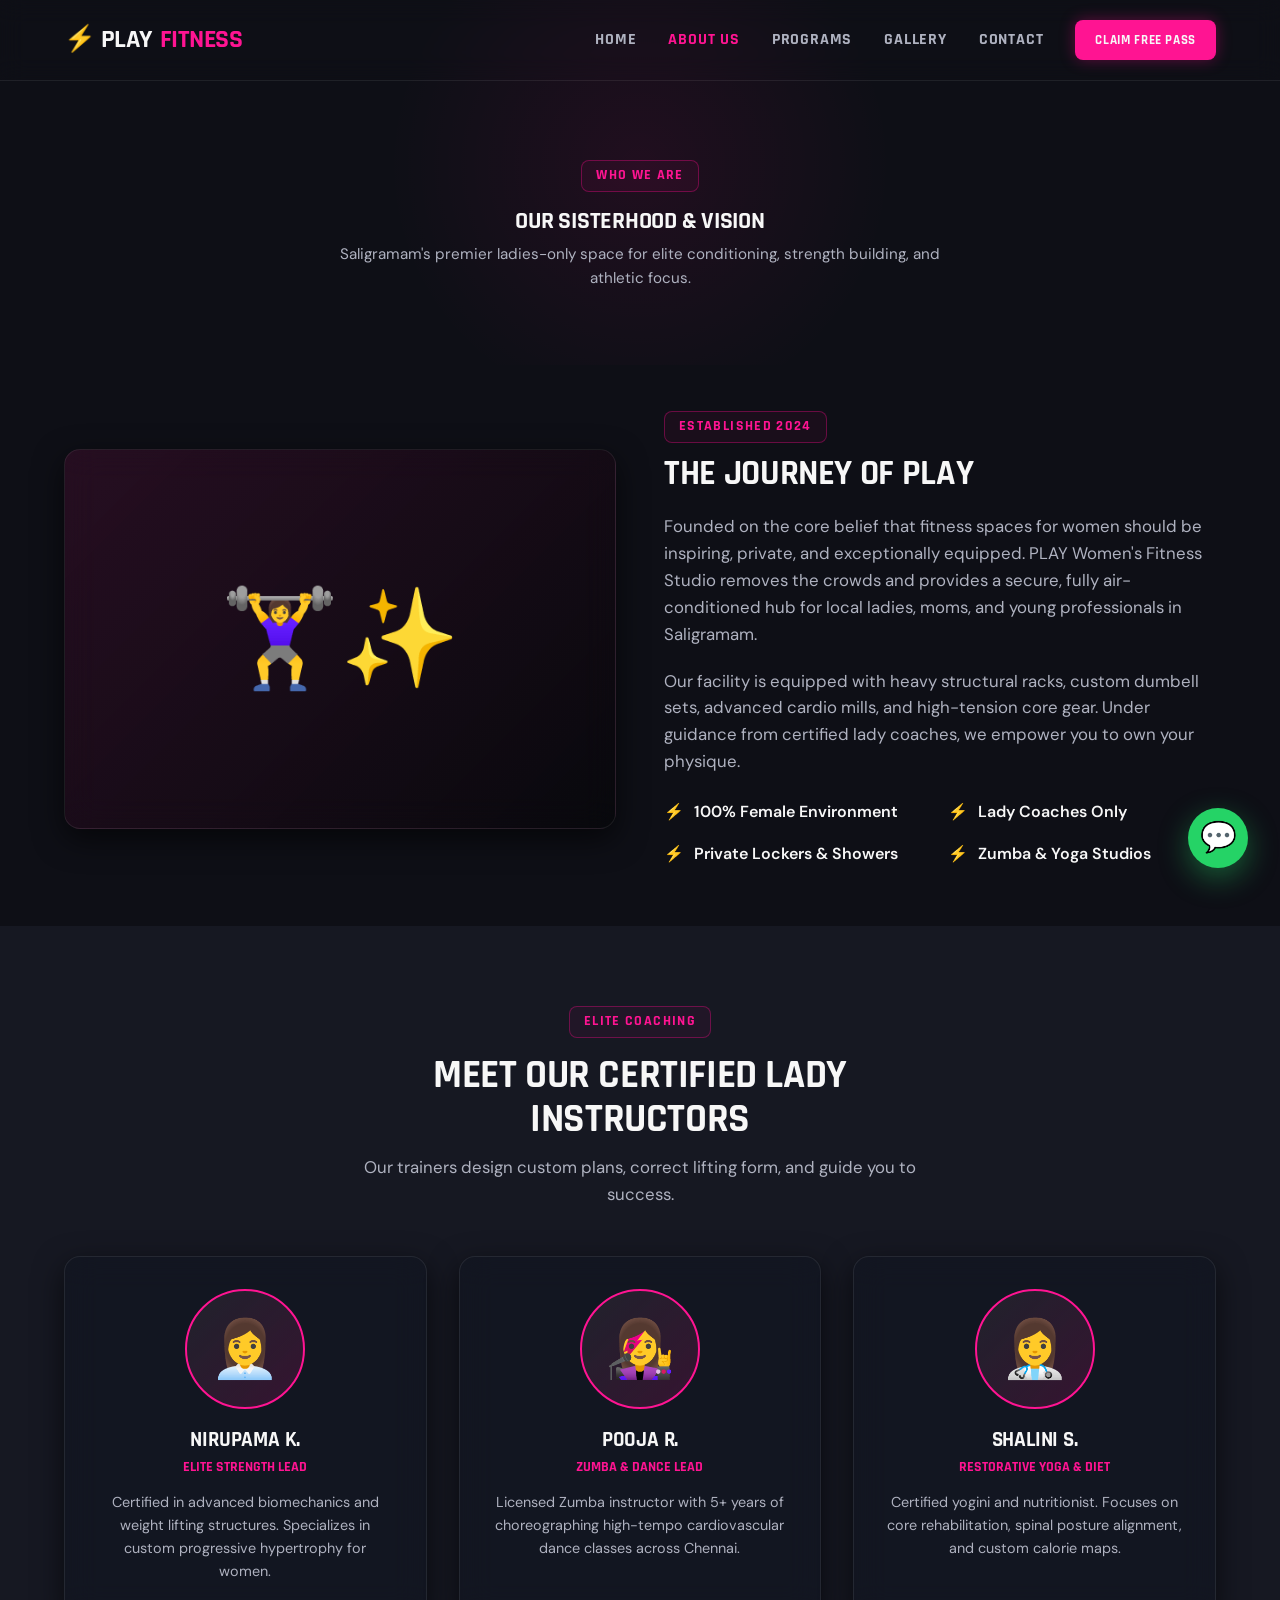
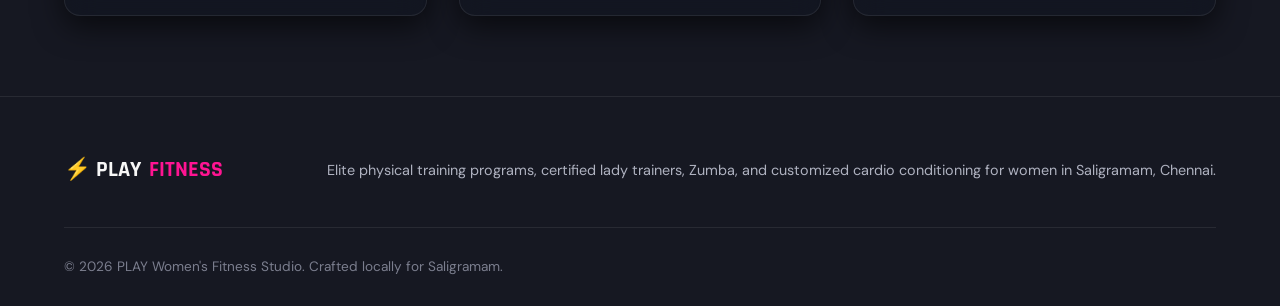
==== about.html @ 3b743ee4 "Add full multi-page architecture with About, Programs, Gallery, and Contact pages" ====
<!DOCTYPE html>
<html lang="en">
<head>
  <script>
    if (window.location.hostname.includes('surge.sh')) {
      window.location.replace('https://play-fitness.vercel.app/about.html');
    }
  </script>
  <meta charset="UTF-8">
  <meta name="viewport" content="width=device-width, initial-scale=1.0">
  
  <!-- Primary SEO Meta Tags -->
  <title>About Us — PLAY Women's Fitness Studio | Saligramam, Chennai</title>
  <meta name="description" content="Discover PLAY Women's Fitness Studio, Saligramam's premier ladies-only conditioning club. Certified lady coaches, private lockers, and a dedicated sisterhood space.">
  
  <!-- Tab Icon (Pulsing Lightning Bolt Emoji SVG) -->
  <link rel="icon" href="data:image/svg+xml,<svg xmlns=%22http://www.w3.org/2000/svg%22 viewBox=%220 0 100 100%22><text y=%22.9em%22 font-size=%2290%22>⚡</text></svg>">
  
  <!-- CSS Stylesheet -->
  <link rel="stylesheet" href="css/style.css">
  
  <style>
    .subpage-hero {
      padding-top: 160px;
      padding-bottom: 60px;
      text-align: center;
      position: relative;
    }
    .subpage-hero::before {
      content: '';
      position: absolute;
      top: -10%;
      left: 50%;
      transform: translateX(-50%);
      width: 600px;
      height: 400px;
      background: radial-gradient(circle, rgba(var(--accent-magenta-rgb), 0.08) 0%, transparent 70%);
      z-index: -1;
      pointer-events: none;
    }
    .about-story {
      padding: 60px 0;
    }
    .story-grid {
      display: grid;
      grid-template-columns: 1fr 1fr;
      gap: 48px;
      align-items: center;
    }
    .story-content h2 {
      font-size: 2.2rem;
      margin-bottom: 20px;
    }
    .story-content p {
      color: var(--text-secondary);
      margin-bottom: 20px;
      font-size: 1.05rem;
    }
    .features-list {
      margin-top: 24px;
      display: grid;
      grid-template-columns: 1fr 1fr;
      gap: 16px;
    }
    .feature-item {
      display: flex;
      align-items: center;
      gap: 10px;
      font-weight: 600;
      color: var(--text-primary);
    }
    .feature-item::before {
      content: '⚡';
      color: var(--accent-magenta);
    }
    .team-section {
      padding: 80px 0;
      background-color: var(--bg-secondary);
      border-y: 1px solid var(--glass-border);
    }
    .team-grid {
      display: grid;
      grid-template-columns: repeat(3, 1fr);
      gap: 32px;
      margin-top: 48px;
    }
    .member-card {
      padding: 32px;
      text-align: center;
      display: flex;
      flex-direction: column;
      align-items: center;
      transition: var(--transition-normal);
    }
    .member-card:hover {
      transform: translateY(-8px);
      border-color: rgba(var(--accent-magenta-rgb), 0.25);
    }
    .member-photo {
      width: 120px;
      height: 120px;
      background: linear-gradient(135deg, var(--bg-tertiary) 0%, rgba(var(--accent-magenta-rgb), 0.15) 100%);
      border: 2.5px solid var(--accent-magenta);
      border-radius: var(--radius-full);
      display: flex;
      align-items: center;
      justify-content: center;
      font-size: 3.5rem;
      margin-bottom: 20px;
    }
    .member-card h3 {
      font-size: 1.3rem;
      margin-bottom: 4px;
    }
    .member-card .role {
      color: var(--accent-magenta);
      font-weight: 700;
      font-family: var(--font-headings);
      text-transform: uppercase;
      font-size: 0.9rem;
      margin-bottom: 12px;
    }
    .member-card p {
      color: var(--text-secondary);
      font-size: 0.9rem;
    }
  </style>
</head>
<body>

  <!-- ==========================================
       HEADER & NAVIGATION
       ========================================== -->
  <header class="site-header">
    <div class="container header-container">
      <a href="index.html" class="logo">
        ⚡ PLAY <span>Fitness</span>
      </a>
      
      <nav class="nav-menu">
        <a href="index.html" class="nav-link">Home</a>
        <a href="about.html" class="nav-link active">About Us</a>
        <a href="programs.html" class="nav-link">Programs</a>
        <a href="gallery.html" class="nav-link">Gallery</a>
        <a href="contact.html" class="nav-link">Contact</a>
        <a href="index.html#planner" class="btn btn-primary" style="padding: 10px 20px; font-size: 0.8rem; border-radius: var(--radius-sm);">Claim Free Pass</a>
      </nav>
      
      <button class="menu-toggle" aria-label="Toggle Menu">
        <span></span>
        <span></span>
        <span></span>
      </button>
    </div>
  </header>

  <!-- ==========================================
       SUBPAGE HERO
       ========================================== -->
  <section class="subpage-hero">
    <div class="container">
      <span class="section-tag">WHO WE ARE</span>
      <h1>Our Sisterhood & Vision</h1>
      <p class="calc-subtitle" style="max-width: 600px; margin: 8px auto 0 auto;">Saligramam's premier ladies-only space for elite conditioning, strength building, and athletic focus.</p>
    </div>
  </section>

  <!-- ==========================================
       ABOUT STORY
       ========================================== -->
  <section class="about-story">
    <div class="container">
      <div class="story-grid">
        <div class="story-image glass-card" style="height: 380px; display: flex; align-items: center; justify-content: center; font-size: 6rem; background: linear-gradient(135deg, rgba(var(--accent-magenta-rgb), 0.1), rgba(0,0,0,0.4));">
          🏋️‍♀️✨
        </div>
        <div class="story-content">
          <span class="section-tag" style="margin-bottom: 12px;">ESTABLISHED 2024</span>
          <h2>The Journey of PLAY</h2>
          <p>Founded on the core belief that fitness spaces for women should be inspiring, private, and exceptionally equipped. PLAY Women's Fitness Studio removes the crowds and provides a secure, fully air-conditioned hub for local ladies, moms, and young professionals in Saligramam.</p>
          <p>Our facility is equipped with heavy structural racks, custom dumbell sets, advanced cardio mills, and high-tension core gear. Under guidance from certified lady coaches, we empower you to own your physique.</p>
          
          <div class="features-list">
            <div class="feature-item">100% Female Environment</div>
            <div class="feature-item">Lady Coaches Only</div>
            <div class="feature-item">Private Lockers & Showers</div>
            <div class="feature-item">Zumba & Yoga Studios</div>
          </div>
        </div>
      </div>
    </div>
  </section>

  <!-- ==========================================
       TEAM SECTION
       ========================================== -->
  <section class="team-section">
    <div class="container">
      <div class="section-header" style="margin-bottom: 0;">
        <span class="section-tag">ELITE COACHING</span>
        <h2>Meet Our Certified Lady Instructors</h2>
        <p>Our trainers design custom plans, correct lifting form, and guide you to success.</p>
      </div>
      
      <div class="team-grid">
        <!-- Trainer 1 -->
        <div class="member-card glass-card">
          <div class="member-photo">👩‍💼</div>
          <h3>Nirupama K.</h3>
          <span class="role">Elite Strength Lead</span>
          <p>Certified in advanced biomechanics and weight lifting structures. Specializes in custom progressive hypertrophy for women.</p>
        </div>

        <!-- Trainer 2 -->
        <div class="member-card glass-card">
          <div class="member-photo">👩‍🎤</div>
          <h3>Pooja R.</h3>
          <span class="role">Zumba & Dance Lead</span>
          <p>Licensed Zumba instructor with 5+ years of choreographing high-tempo cardiovascular dance classes across Chennai.</p>
        </div>

        <!-- Trainer 3 -->
        <div class="member-card glass-card">
          <div class="member-photo">👩‍⚕️</div>
          <h3>Shalini S.</h3>
          <span class="role">Restorative Yoga & Diet</span>
          <p>Certified yogini and nutritionist. Focuses on core rehabilitation, spinal posture alignment, and custom calorie maps.</p>
        </div>
      </div>
    </div>
  </section>

  <!-- ==========================================
       FOOTER
       ========================================== -->
  <footer class="site-footer">
    <div class="container">
      <div class="footer-top">
        <div class="footer-logo">
          ⚡ PLAY <span>Fitness</span>
        </div>
        <p class="footer-tagline">Elite physical training programs, certified lady trainers, Zumba, and customized cardio conditioning for women in Saligramam, Chennai.</p>
      </div>
      
      <div class="footer-bottom">
        <p>&copy; 2026 PLAY Women's Fitness Studio. Crafted locally for Saligramam.</p>
      </div>
    </div>
  </footer>

  <!-- Floating WhatsApp Sticky -->
  <a href="https://wa.me/919999999999?text=Hi%20PLAY%20Fitness!%20I'd%20like%20to%20claim%20my%20Free%201-Day%20Trial%20Pass." target="_blank" class="whatsapp-sticky" style="background-color: #25d366;" aria-label="Chat on WhatsApp">
    💬
  </a>

  <!-- JavaScript Toggle -->
  <script>
    document.addEventListener('DOMContentLoaded', () => {
      const menuToggle = document.querySelector('.menu-toggle');
      const navMenu = document.querySelector('.nav-menu');

      if (menuToggle && navMenu) {
        menuToggle.addEventListener('click', () => {
          navMenu.classList.toggle('active');
          const spans = menuToggle.querySelectorAll('span');
          if (navMenu.classList.contains('active')) {
            spans[0].style.transform = 'rotate(45deg) translate(6px, 6px)';
            spans[1].style.opacity = '0';
            spans[2].style.transform = 'rotate(-45deg) translate(6px, -6px)';
          } else {
            spans[0].style.transform = 'none';
            spans[1].style.opacity = '1';
            spans[2].style.transform = 'none';
          }
        });
      }
    });
  </script>
</body>
</html>
---- css/style.css ----
@import url('https://fonts.googleapis.com/css2?family=Rajdhani:wght@500;600;700;800&family=DM+Sans:ital,opsz,wght@0,9..40,100..1000;1,9..40,100..1000&display=swap');

/* ==========================================
   CSS CUSTOM PROPERTIES (DESIGN TOKENS)
   ========================================== */
:root {
  /* Color System - Hot Magenta, Violet & Deep Indigo */
  --bg-primary: hsl(230, 24%, 7%);
  --bg-secondary: hsl(230, 20%, 11%);
  --bg-tertiary: hsl(230, 16%, 15%);

  --accent-magenta: hsl(328, 100%, 54%);
  --accent-magenta-hover: hsl(328, 100%, 46%);
  --accent-magenta-rgb: 255, 10, 137;

  --accent-purple: hsl(270, 85%, 60%);
  --accent-purple-rgb: 139, 38, 255;

  --text-primary: hsl(0, 0%, 97%);
  --text-secondary: hsl(230, 12%, 72%);
  --text-muted: hsl(230, 8%, 52%);

  /* Glassmorphism Styles */
  --glass-bg: rgba(18, 22, 33, 0.7);
  --glass-border: rgba(255, 255, 255, 0.08);
  --glass-glow: rgba(255, 10, 137, 0.12);

  /* Layout Spacing & Borders */
  --radius-sm: 8px;
  --radius-md: 16px;
  --radius-lg: 24px;
  --radius-full: 9999px;
  --shadow-sm: 0 4px 10px rgba(0, 0, 0, 0.4);
  --shadow-md: 0 10px 30px rgba(0, 0, 0, 0.6);
  --shadow-lg: 0 20px 50px rgba(0, 0, 0, 0.8);

  /* Transitions */
  --transition-fast: 0.15s cubic-bezier(0.4, 0, 0.2, 1);
  --transition-normal: 0.25s cubic-bezier(0.4, 0, 0.2, 1);
  --transition-slow: 0.45s cubic-bezier(0.4, 0, 0.2, 1);

  /* Fonts */
  --font-headings: 'Rajdhani', sans-serif;
  --font-body: 'DM Sans', sans-serif;
}

/* ==========================================
   RESET & BASE STYLES
   ========================================== */
*,
*::before,
*::after {
  box-sizing: border-box;
  margin: 0;
  padding: 0;
}

html {
  scroll-behavior: smooth;
  font-size: 16px;
  -webkit-font-smoothing: antialiased;
  -moz-osx-font-smoothing: grayscale;
}

body {
  background-color: var(--bg-primary);
  color: var(--text-primary);
  font-family: var(--font-body);
  line-height: 1.6;
  overflow-x: hidden;
}

h1,
h2,
h3,
h4,
h5,
h6 {
  font-family: var(--font-headings);
  font-weight: 800;
  letter-spacing: -0.01em;
  line-height: 1.1;
  text-transform: uppercase;
}

a {
  color: inherit;
  text-decoration: none;
  transition: var(--transition-fast);
}

ul {
  list-style: none;
}

img {
  max-width: 100%;
  height: auto;
  display: block;
}

/* Custom Scrollbar */
::-webkit-scrollbar {
  width: 8px;
}

::-webkit-scrollbar-track {
  background: var(--bg-primary);
}

::-webkit-scrollbar-thumb {
  background: var(--bg-tertiary);
  border-radius: var(--radius-full);
}

::-webkit-scrollbar-thumb:hover {
  background: var(--accent-magenta);
}

/* ==========================================
   REUSABLE UTILITIES
   ========================================== */
.container {
  width: 100%;
  max-width: 1200px;
  margin: 0 auto;
  padding: 0 24px;
}

.glass-card {
  background: var(--glass-bg);
  border: 1px solid var(--glass-border);
  backdrop-filter: blur(16px);
  -webkit-backdrop-filter: blur(16px);
  border-radius: var(--radius-md);
  box-shadow: var(--shadow-md);
}

.btn {
  display: inline-flex;
  align-items: center;
  justify-content: center;
  gap: 8px;
  padding: 15px 30px;
  font-family: var(--font-headings);
  font-size: 1.05rem;
  font-weight: 700;
  text-transform: uppercase;
  border-radius: var(--radius-sm);
  border: none;
  cursor: pointer;
  transition: var(--transition-normal);
  position: relative;
  overflow: hidden;
  letter-spacing: 0.05em;
}

.btn-primary {
  background-color: var(--accent-magenta);
  color: var(--text-primary);
  box-shadow: 0 0 15px rgba(var(--accent-magenta-rgb), 0.35);
  font-weight: 800;
}

.btn-primary:hover {
  background-color: var(--accent-magenta-hover);
  transform: translateY(-2px);
  box-shadow: 0 0 25px rgba(var(--accent-magenta-rgb), 0.55);
}

.btn-secondary {
  background-color: transparent;
  color: var(--text-primary);
  border: 1.5px solid var(--glass-border);
}

.btn-secondary:hover {
  background-color: rgba(255, 255, 255, 0.04);
  border-color: var(--text-primary);
  transform: translateY(-2px);
}

.text-gradient {
  background: linear-gradient(135deg, var(--text-primary) 30%, var(--accent-magenta) 100%);
  -webkit-background-clip: text;
  -webkit-text-fill-color: transparent;
  background-clip: text;
}

.section-tag {
  display: inline-block;
  font-family: var(--font-headings);
  font-size: 0.85rem;
  font-weight: 800;
  text-transform: uppercase;
  color: var(--accent-magenta);
  border: 1px solid rgba(var(--accent-magenta-rgb), 0.35);
  padding: 4px 14px;
  border-radius: var(--radius-sm);
  margin-bottom: 16px;
  letter-spacing: 0.1em;
  background: rgba(var(--accent-magenta-rgb), 0.05);
}

/* ==========================================
   HEADER & NAVIGATION
   ========================================== */
.site-header {
  position: fixed;
  top: 0;
  left: 0;
  width: 100%;
  z-index: 100;
  background: rgba(var(--bg-primary), 0.85);
  backdrop-filter: blur(12px);
  -webkit-backdrop-filter: blur(12px);
  border-bottom: 1px solid var(--glass-border);
  transition: var(--transition-normal);
}

.header-container {
  display: flex;
  align-items: center;
  justify-content: space-between;
  height: 80px;
}

.logo {
  display: flex;
  align-items: center;
  gap: 8px;
  font-family: var(--font-headings);
  font-size: 1.6rem;
  font-weight: 800;
  text-transform: uppercase;
  letter-spacing: -0.02em;
}

.logo span {
  color: var(--accent-magenta);
}

.nav-menu {
  display: flex;
  align-items: center;
  gap: 32px;
}

.nav-link {
  font-size: 1rem;
  font-weight: 700;
  color: var(--text-secondary);
  text-transform: uppercase;
  letter-spacing: 0.05em;
  font-family: var(--font-headings);
}

.nav-link:hover,
.nav-link.active {
  color: var(--accent-magenta);
}

.menu-toggle {
  display: none;
  flex-direction: column;
  gap: 6px;
  background: none;
  border: none;
  cursor: pointer;
  z-index: 102;
}

.menu-toggle span {
  display: block;
  width: 28px;
  height: 2.5px;
  background-color: var(--text-primary);
  border-radius: var(--radius-full);
  transition: var(--transition-normal);
}

/* ==========================================
   HERO SECTION
   ========================================== */
.hero-section {
  padding-top: 170px;
  padding-bottom: 90px;
  position: relative;
  overflow: hidden;
}

/* Rose/Purple Ambient Background Radial */
.hero-section::before {
  content: '';
  position: absolute;
  top: -25%;
  right: -10%;
  width: 850px;
  height: 850px;
  background: radial-gradient(circle, rgba(var(--accent-magenta-rgb), 0.06) 0%, transparent 70%);
  z-index: -1;
  pointer-events: none;
}

.hero-grid {
  display: grid;
  grid-template-columns: 1.15fr 0.85fr;
  gap: 64px;
  align-items: center;
}

.hero-content h1 {
  font-size: clamp(2.6rem, 5.5vw, 4.5rem);
  font-weight: 800;
  line-height: 1.05;
  margin-bottom: 24px;
}

.hero-content p {
  font-size: 1.15rem;
  color: var(--text-secondary);
  margin-bottom: 40px;
  max-width: 550px;
}

.hero-cta {
  display: flex;
  align-items: center;
  gap: 16px;
  flex-wrap: wrap;
}

.hero-badge-group {
  display: flex;
  align-items: center;
  gap: 24px;
  margin-top: 56px;
  border-top: 1px solid var(--glass-border);
  padding-top: 24px;
}

.hero-badge {
  display: flex;
  flex-direction: column;
}

.hero-badge .number {
  font-family: var(--font-headings);
  font-size: 2.2rem;
  font-weight: 800;
  color: var(--accent-magenta);
  line-height: 1;
}

.hero-badge .label {
  font-size: 0.8rem;
  color: var(--text-secondary);
  text-transform: uppercase;
  letter-spacing: 0.05em;
  margin-top: 4px;
}

/* ==========================================
   INFINITE SCROLLING TEXT MARQUEE
   ========================================== */
.marquee-container {
  background-color: var(--bg-secondary);
  border-y: 1px solid var(--glass-border);
  padding: 16px 0;
  overflow: hidden;
  position: relative;
  white-space: nowrap;
  display: flex;
  align-items: center;
}

.marquee-content {
  display: inline-flex;
  gap: 2rem;
  animation: marquee-animation 24s linear infinite;
}

.marquee-text {
  font-family: var(--font-headings);
  font-size: 1.8rem;
  font-weight: 800;
  text-transform: uppercase;
  color: var(--text-secondary);
  letter-spacing: 0.05em;
  display: flex;
  align-items: center;
  gap: 2rem;
}

.marquee-text span {
  color: var(--accent-magenta);
}

@keyframes marquee-animation {
  0% {
    transform: translateX(0);
  }

  100% {
    transform: translateX(-50%);
  }
}

/* ==========================================
   INTERACTIVE CALCULATOR / PLANNER
   ========================================== */
.calculator-card {
  padding: 40px;
  position: relative;
  overflow: hidden;
}

.calculator-card::after {
  content: '';
  position: absolute;
  bottom: -20%;
  left: -20%;
  width: 320px;
  height: 320px;
  background: radial-gradient(circle, rgba(var(--accent-magenta-rgb), 0.03) 0%, transparent 60%);
  pointer-events: none;
}

.calc-title {
  margin-bottom: 8px;
}

.calc-subtitle {
  color: var(--text-secondary);
  font-size: 0.95rem;
  margin-bottom: 32px;
}

.form-row {
  display: grid;
  grid-template-columns: 1fr 1fr;
  gap: 24px;
  margin-bottom: 24px;
}

.input-group {
  display: flex;
  flex-direction: column;
  gap: 8px;
}

.input-label {
  font-size: 0.85rem;
  font-weight: 700;
  color: var(--text-secondary);
  text-transform: uppercase;
  letter-spacing: 0.08em;
}

.input-wrapper {
  position: relative;
  display: flex;
  align-items: center;
}

.form-control {
  width: 100%;
  background: rgba(0, 0, 0, 0.45);
  border: 1px solid var(--glass-border);
  color: var(--text-primary);
  padding: 15px 18px;
  border-radius: var(--radius-sm);
  font-family: var(--font-body);
  font-size: 1rem;
  font-weight: 500;
  transition: var(--transition-fast);
}

.form-control:focus {
  outline: none;
  border-color: var(--accent-magenta);
  box-shadow: 0 0 10px rgba(var(--accent-magenta-rgb), 0.18);
}

.input-unit {
  position: absolute;
  right: 18px;
  color: var(--text-muted);
  font-size: 0.9rem;
  font-weight: 700;
}

.btn-select {
  display: flex;
  align-items: center;
  justify-content: center;
  background: rgba(0, 0, 0, 0.45);
  border: 1px solid var(--glass-border);
  color: var(--text-secondary);
  padding: 14px;
  border-radius: var(--radius-sm);
  cursor: pointer;
  font-family: var(--font-headings);
  font-weight: 700;
  transition: var(--transition-fast);
  font-size: 0.9rem;
  letter-spacing: 0.05em;
  text-transform: uppercase;
}

.btn-select.active {
  background: rgba(var(--accent-magenta-rgb), 0.08);
  border-color: var(--accent-magenta);
  color: var(--accent-magenta);
}

.goal-selector {
  display: grid;
  grid-template-columns: repeat(4, 1fr);
  gap: 12px;
}

/* Estimar Output Display */
.calc-results {
  margin-top: 32px;
  padding-top: 32px;
  border-top: 1px solid var(--glass-border);
}

.results-grid {
  display: grid;
  grid-template-columns: 1fr 1fr;
  gap: 24px;
  margin-bottom: 28px;
}

.result-box {
  background: rgba(0, 0, 0, 0.3);
  border: 1px solid rgba(255, 255, 255, 0.03);
  padding: 16px;
  border-radius: var(--radius-sm);
  text-align: center;
}

.result-val {
  font-family: var(--font-headings);
  font-size: 2.25rem;
  font-weight: 800;
  color: var(--accent-magenta);
  line-height: 1.2;
}

.result-label {
  font-size: 0.75rem;
  text-transform: uppercase;
  color: var(--text-secondary);
  letter-spacing: 0.05em;
  margin-top: 4px;
}

/* Recommended Program Card */
.recommendation-alert {
  background: linear-gradient(135deg, rgba(var(--accent-magenta-rgb), 0.08) 0%, rgba(0, 0, 0, 0.35) 100%);
  border: 1.5px dashed rgba(var(--accent-magenta-rgb), 0.4);
  padding: 20px 24px;
  border-radius: var(--radius-sm);
  margin-bottom: 28px;
  display: flex;
  align-items: center;
  justify-content: space-between;
  gap: 20px;
}

.recommendation-alert .info {
  display: flex;
  flex-direction: column;
}

.recommendation-alert .tag {
  font-size: 0.7rem;
  text-transform: uppercase;
  font-weight: 900;
  letter-spacing: 0.1em;
  color: var(--accent-magenta);
}

.recommendation-alert .program-name {
  font-family: var(--font-headings);
  font-size: 1.2rem;
  font-weight: 800;
  margin-top: 2px;
}

.recommendation-alert .program-desc {
  font-size: 0.85rem;
  color: var(--text-secondary);
  margin-top: 4px;
}

.recommendation-alert .icon {
  font-size: 2rem;
  opacity: 0.95;
}

/* Dynamic WhatsApp Link CTA */
.cta-btn-whatsapp {
  width: 100%;
  background: linear-gradient(135deg, #128c7e 0%, #25d366 100%);
  color: white;
  border: none;
  font-weight: 800;
  box-shadow: 0 8px 24px rgba(37, 211, 102, 0.25);
  animation: pulse-whatsapp 2s infinite;
}

.cta-btn-whatsapp:hover {
  background: #25d366;
  transform: translateY(-2px);
  box-shadow: 0 12px 30px rgba(37, 211, 102, 0.45);
}

@keyframes pulse-whatsapp {
  0% {
    box-shadow: 0 0 0 0 rgba(37, 211, 102, 0.6);
  }

  70% {
    box-shadow: 0 0 0 12px rgba(37, 211, 102, 0);
  }

  100% {
    box-shadow: 0 0 0 0 rgba(37, 211, 102, 0);
  }
}

/* ==========================================
   PROGRAMS / SERVICES
   ========================================== */
.programs-section {
  padding: 100px 0;
  position: relative;
}

.section-header {
  text-align: center;
  max-width: 600px;
  margin: 0 auto 64px auto;
}

.section-header h2 {
  font-size: 2.5rem;
  font-weight: 800;
}

.section-header p {
  color: var(--text-secondary);
  margin-top: 12px;
  font-size: 1.05rem;
}

.programs-grid {
  display: grid;
  grid-template-columns: repeat(3, 1fr);
  gap: 32px;
}

.program-card {
  padding: 40px 32px;
  display: flex;
  flex-direction: column;
  height: 100%;
  transition: var(--transition-normal);
  position: relative;
  overflow: hidden;
}

.program-card::before {
  content: '';
  position: absolute;
  top: 0;
  left: 0;
  width: 100%;
  height: 3px;
  background: linear-gradient(90deg, transparent, var(--accent-magenta), transparent);
  opacity: 0;
  transition: var(--transition-normal);
}

.program-card:hover {
  transform: translateY(-8px);
  border-color: rgba(var(--accent-magenta-rgb), 0.25);
  box-shadow: 0 15px 35px rgba(0, 0, 0, 0.7), 0 0 20px rgba(var(--accent-magenta-rgb), 0.05);
}

.program-card:hover::before {
  opacity: 1;
}

.program-icon {
  width: 56px;
  height: 56px;
  background: rgba(255, 255, 255, 0.02);
  border: 1px solid var(--glass-border);
  border-radius: var(--radius-sm);
  display: flex;
  align-items: center;
  justify-content: center;
  font-size: 1.8rem;
  margin-bottom: 24px;
  transition: var(--transition-fast);
}

.program-card:hover .program-icon {
  background: rgba(var(--accent-magenta-rgb), 0.1);
  border-color: var(--accent-magenta);
  color: var(--accent-magenta);
  transform: scale(1.05);
}

.program-card h3 {
  font-size: 1.35rem;
  margin-bottom: 12px;
}

.program-card p {
  color: var(--text-secondary);
  font-size: 0.95rem;
  line-height: 1.6;
  margin-bottom: 24px;
  flex-grow: 1;
}

.program-features {
  display: flex;
  flex-direction: column;
  gap: 10px;
  margin-bottom: 32px;
}

.program-features li {
  font-size: 0.85rem;
  color: var(--text-secondary);
  display: flex;
  align-items: center;
  gap: 8px;
}

.program-features li::before {
  content: '✓';
  color: var(--accent-magenta);
  font-weight: 700;
}

/* ==========================================
   TRAINERS GRID SECTION
   ========================================== */
.trainers-section {
  padding: 100px 0;
  position: relative;
}

.trainers-grid {
  display: grid;
  grid-template-columns: repeat(3, 1fr);
  gap: 32px;
}

.trainer-card {
  padding: 32px;
  text-align: center;
  display: flex;
  flex-direction: column;
  align-items: center;
  transition: var(--transition-normal);
}

.trainer-card:hover {
  transform: translateY(-5px);
  border-color: rgba(var(--accent-magenta-rgb), 0.2);
}

.trainer-photo {
  width: 110px;
  height: 110px;
  background: linear-gradient(135deg, var(--bg-tertiary) 0%, rgba(var(--accent-magenta-rgb), 0.15) 100%);
  border: 2px solid var(--accent-magenta);
  border-radius: var(--radius-full);
  display: flex;
  align-items: center;
  justify-content: center;
  font-size: 3.5rem;
  margin-bottom: 20px;
}

.trainer-card h3 {
  font-size: 1.25rem;
  margin-bottom: 4px;
}

.trainer-card .role {
  color: var(--accent-magenta);
  font-family: var(--font-headings);
  font-size: 0.9rem;
  font-weight: 700;
  text-transform: uppercase;
  letter-spacing: 0.05em;
  margin-bottom: 12px;
}

.trainer-card p {
  color: var(--text-secondary);
  font-size: 0.88rem;
  line-height: 1.5;
}

/* ==========================================
   PRICING TABLES
   ========================================== */
.pricing-section {
  padding: 100px 0;
  position: relative;
}

.pricing-grid {
  display: grid;
  grid-template-columns: repeat(4, 1fr);
  gap: 20px;
}

.price-card {
  padding: 40px 24px;
  display: flex;
  flex-direction: column;
  align-items: center;
  text-align: center;
  transition: var(--transition-normal);
  position: relative;
}

.price-card.featured {
  border-color: var(--accent-magenta);
  background: linear-gradient(180deg, rgba(var(--accent-magenta-rgb), 0.05) 0%, var(--glass-bg) 100%);
  box-shadow: 0 15px 35px rgba(var(--accent-magenta-rgb), 0.05);
}

.price-card.featured .popular-badge {
  position: absolute;
  top: 16px;
  background-color: var(--accent-magenta);
  color: var(--text-primary);
  font-family: var(--font-headings);
  font-size: 0.75rem;
  font-weight: 800;
  text-transform: uppercase;
  padding: 4px 12px;
  border-radius: var(--radius-sm);
  letter-spacing: 0.05em;
}

.price-card:hover {
  transform: translateY(-5px);
  border-color: rgba(var(--accent-magenta-rgb), 0.25);
}

.price-card h3 {
  font-size: 1.25rem;
  margin-bottom: 16px;
}

.price-card .price {
  font-family: var(--font-headings);
  font-size: 2.75rem;
  font-weight: 800;
  color: var(--text-primary);
  line-height: 1;
  margin-bottom: 4px;
}

.price-card .price span {
  color: var(--accent-magenta);
}

.price-card .price-duration {
  font-size: 0.8rem;
  color: var(--text-muted);
  text-transform: uppercase;
  margin-bottom: 32px;
  font-weight: 600;
  letter-spacing: 0.05em;
}

.price-features {
  display: flex;
  flex-direction: column;
  gap: 12px;
  margin-bottom: 40px;
  width: 100%;
  flex-grow: 1;
}

.price-features li {
  font-size: 0.85rem;
  color: var(--text-secondary);
  border-bottom: 1px solid rgba(255, 255, 255, 0.03);
  padding-bottom: 8px;
}

.price-card .btn {
  width: 100%;
}

/* ==========================================
   LOCATION & STUDIO INFORMATION
   ========================================== */
.location-section {
  padding: 100px 0;
  background: linear-gradient(180deg, var(--bg-primary) 0%, var(--bg-secondary) 100%);
  position: relative;
}

.location-grid {
  display: grid;
  grid-template-columns: 1fr 1fr;
  gap: 64px;
  align-items: center;
}

.studio-info {
  display: flex;
  flex-direction: column;
}

.info-cards {
  display: grid;
  grid-template-columns: 1fr 1fr;
  gap: 20px;
  margin-top: 32px;
}

.info-card {
  padding: 24px;
  display: flex;
  flex-direction: column;
  gap: 12px;
  background: rgba(0, 0, 0, 0.3);
  border: 1px solid var(--glass-border);
  border-radius: var(--radius-md);
}

.info-card .icon {
  font-size: 1.5rem;
  color: var(--accent-magenta);
}

.info-card h4 {
  font-size: 1.05rem;
  font-weight: 700;
}

.info-card p {
  font-size: 0.9rem;
  color: var(--text-secondary);
  line-height: 1.5;
}

/* Google Maps container */
.map-card {
  height: 450px;
  overflow: hidden;
  border-radius: var(--radius-lg);
  position: relative;
}

.map-card iframe {
  width: 100%;
  height: 100%;
  border: none;
  filter: grayscale(1) invert(0.9) contrast(1.2);
  /* Dark Map Styling */
  opacity: 0.95;
  transition: var(--transition-normal);
}

.map-card:hover iframe {
  filter: none;
  opacity: 1;
}

/* ==========================================
   FOOTER
   ========================================== */
.site-footer {
  background-color: var(--bg-secondary);
  border-top: 1px solid var(--glass-border);
  padding: 56px 0 28px 0;
}

.footer-top {
  display: flex;
  align-items: center;
  justify-content: space-between;
  padding-bottom: 40px;
  border-bottom: 1px solid var(--glass-border);
  margin-bottom: 28px;
}

.footer-logo {
  display: flex;
  align-items: center;
  gap: 8px;
  font-family: var(--font-headings);
  font-size: 1.35rem;
  font-weight: 800;
  text-transform: uppercase;
}

.footer-logo span {
  color: var(--accent-magenta);
}

.footer-tagline {
  font-size: 0.9rem;
  color: var(--text-secondary);
}

.footer-bottom {
  display: flex;
  align-items: center;
  justify-content: space-between;
  font-size: 0.85rem;
  color: var(--text-muted);
}

/* Sticky Mobile Quick Actions */
.whatsapp-sticky {
  position: fixed;
  bottom: 32px;
  right: 32px;
  width: 60px;
  height: 60px;
  background-color: #25d366;
  border-radius: var(--radius-full);
  display: flex;
  align-items: center;
  justify-content: center;
  color: white;
  font-size: 1.85rem;
  box-shadow: 0 10px 30px rgba(37, 211, 102, 0.4);
  z-index: 99;
  transition: var(--transition-normal);
}

.whatsapp-sticky:hover {
  transform: scale(1.1) rotate(10deg);
  box-shadow: 0 15px 40px rgba(37, 211, 102, 0.6);
}

/* ==========================================
   RESPONSIVE DESIGN (MEDIA QUERIES)
   ========================================== */
@media (max-width: 1024px) {
  .hero-grid {
    grid-template-columns: 1fr;
    gap: 48px;
    text-align: center;
  }

  .hero-content p {
    margin: 0 auto 40px auto;
  }

  .hero-cta {
    justify-content: center;
  }

  .hero-badge-group {
    justify-content: center;
  }

  .programs-grid {
    grid-template-columns: repeat(2, 1fr);
    gap: 24px;
  }

  .pricing-grid {
    grid-template-columns: repeat(2, 1fr);
    gap: 24px;
  }

  .location-grid {
    grid-template-columns: 1fr;
    gap: 48px;
  }
}

@media (max-width: 768px) {
  .menu-toggle {
    display: flex;
  }

  .nav-menu {
    position: fixed;
    top: 0;
    right: -100%;
    width: 80%;
    height: 100vh;
    background: var(--bg-secondary);
    border-left: 1px solid var(--glass-border);
    flex-direction: column;
    justify-content: center;
    gap: 40px;
    z-index: 101;
    transition: var(--transition-normal);
  }

  .nav-menu.active {
    right: 0;
  }

  .programs-grid {
    grid-template-columns: 1fr;
    gap: 24px;
  }

  .trainers-grid {
    grid-template-columns: 1fr;
    gap: 24px;
  }

  .pricing-grid {
    grid-template-columns: 1fr;
    gap: 24px;
  }

  .form-row {
    grid-template-columns: 1fr;
    gap: 20px;
  }

  .goal-selector {
    grid-template-columns: repeat(2, 1fr);
  }

  .results-grid {
    grid-template-columns: 1fr;
    gap: 16px;
  }

  .recommendation-alert {
    flex-direction: column;
    text-align: center;
  }

  .info-cards {
    grid-template-columns: 1fr;
  }

  .footer-top {
    flex-direction: column;
    gap: 20px;
    text-align: center;
  }

  .footer-bottom {
    flex-direction: column;
    gap: 12px;
    text-align: center;
  }

  .whatsapp-sticky {
    bottom: 24px;
    right: 24px;
    width: 50px;
    height: 50px;
    font-size: 1.5rem;
  }
}
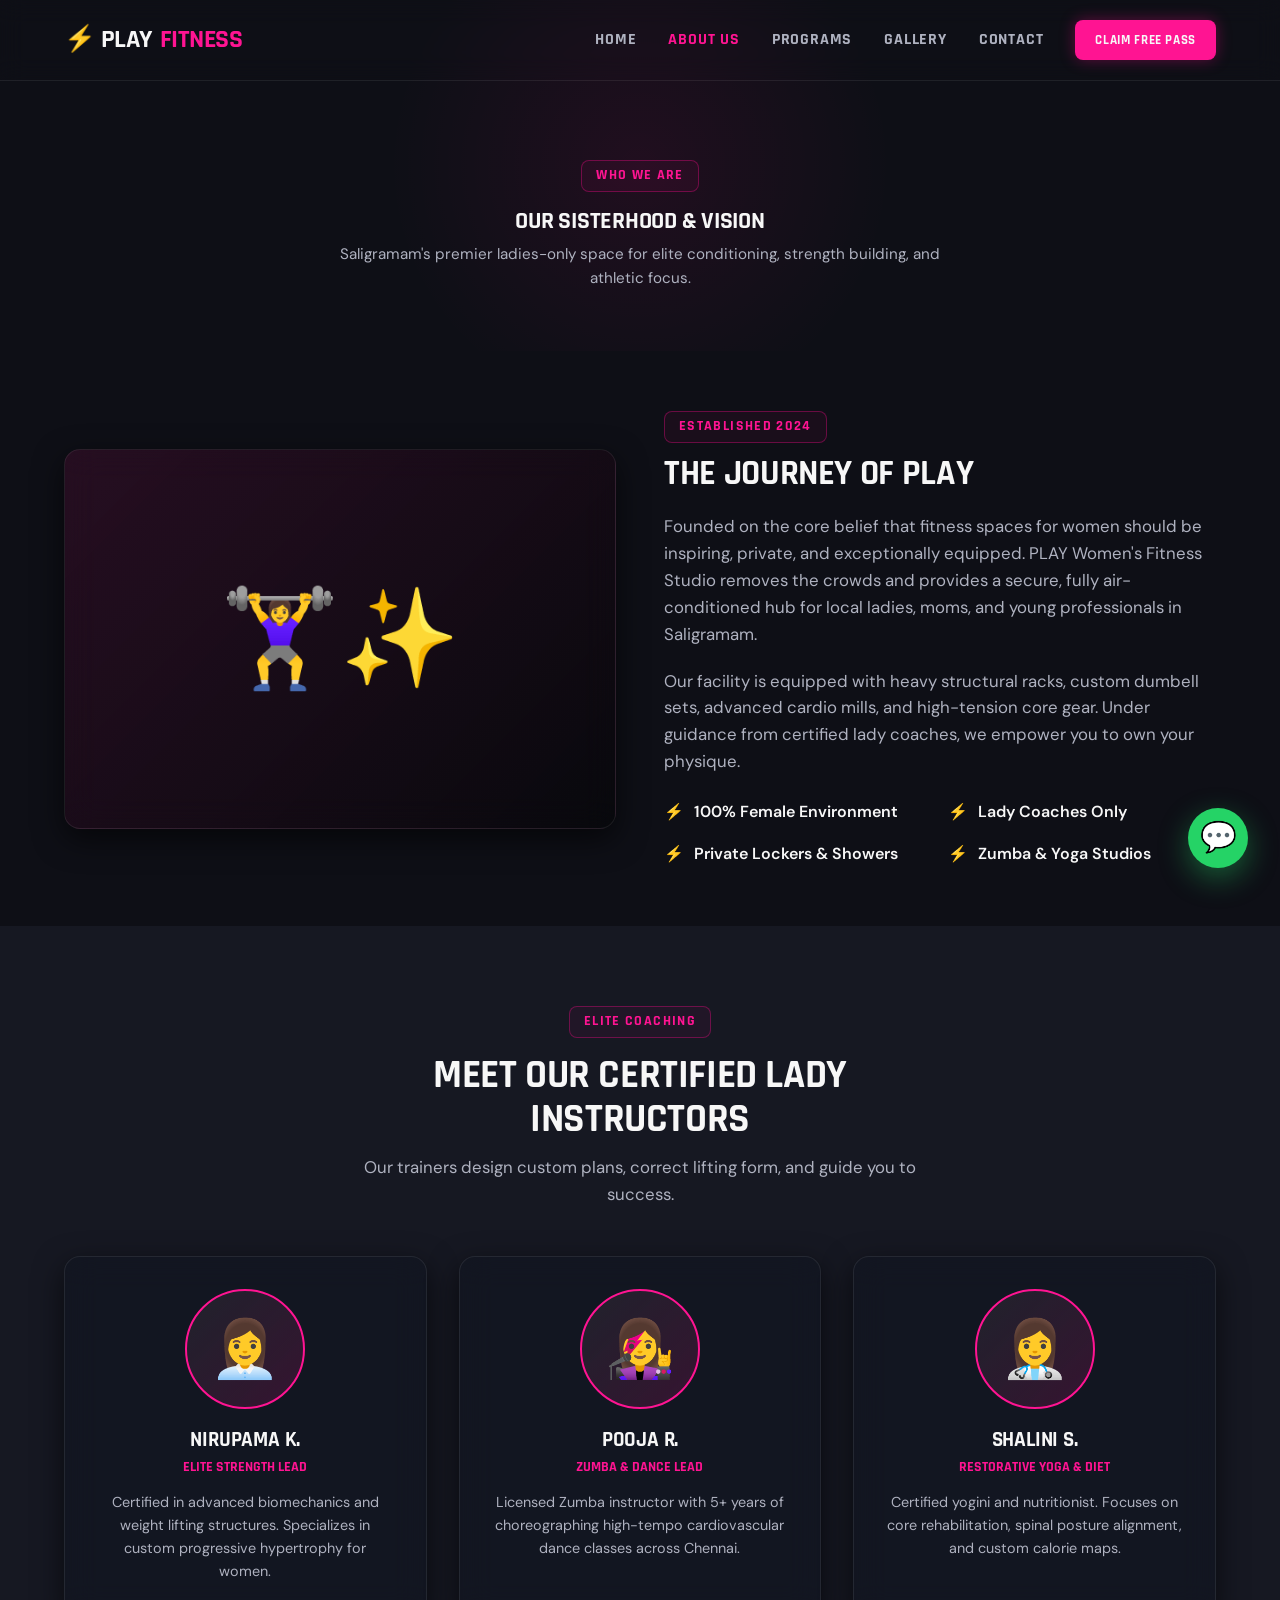
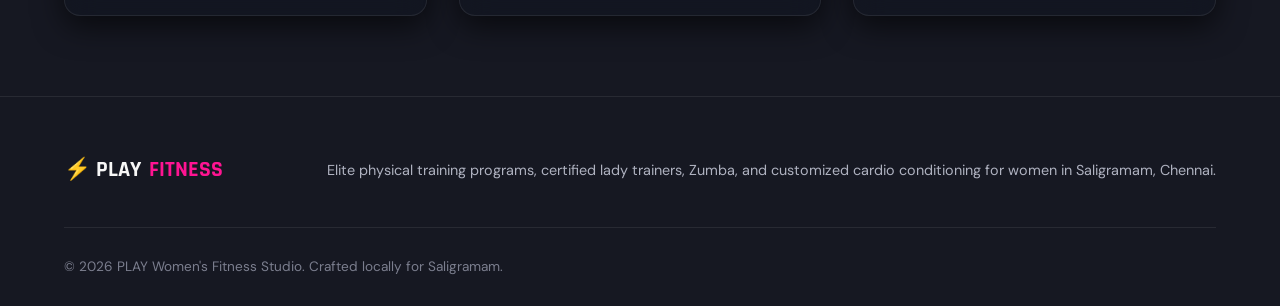
==== commit e45aeea8: "fix: add overflow hidden to subpage hero to prevent horizontal viewport overflow on mobile" ====
--- a/about.html
+++ b/about.html
@@ -25,6 +25,7 @@
       padding-bottom: 60px;
       text-align: center;
       position: relative;
+      overflow: hidden;
     }
     .subpage-hero::before {
       content: '';
@@ -123,6 +124,26 @@
     .member-card p {
       color: var(--text-secondary);
       font-size: 0.9rem;
+    }
+    @media (max-width: 768px) {
+      .story-grid {
+        grid-template-columns: 1fr;
+        gap: 32px;
+      }
+      .team-grid {
+        grid-template-columns: 1fr;
+        gap: 24px;
+      }
+      .features-list {
+        grid-template-columns: 1fr;
+      }
+      .subpage-hero {
+        padding-top: 120px;
+        padding-bottom: 40px;
+      }
+      .story-content h2 {
+        font-size: 1.8rem;
+      }
     }
   </style>
 </head>
